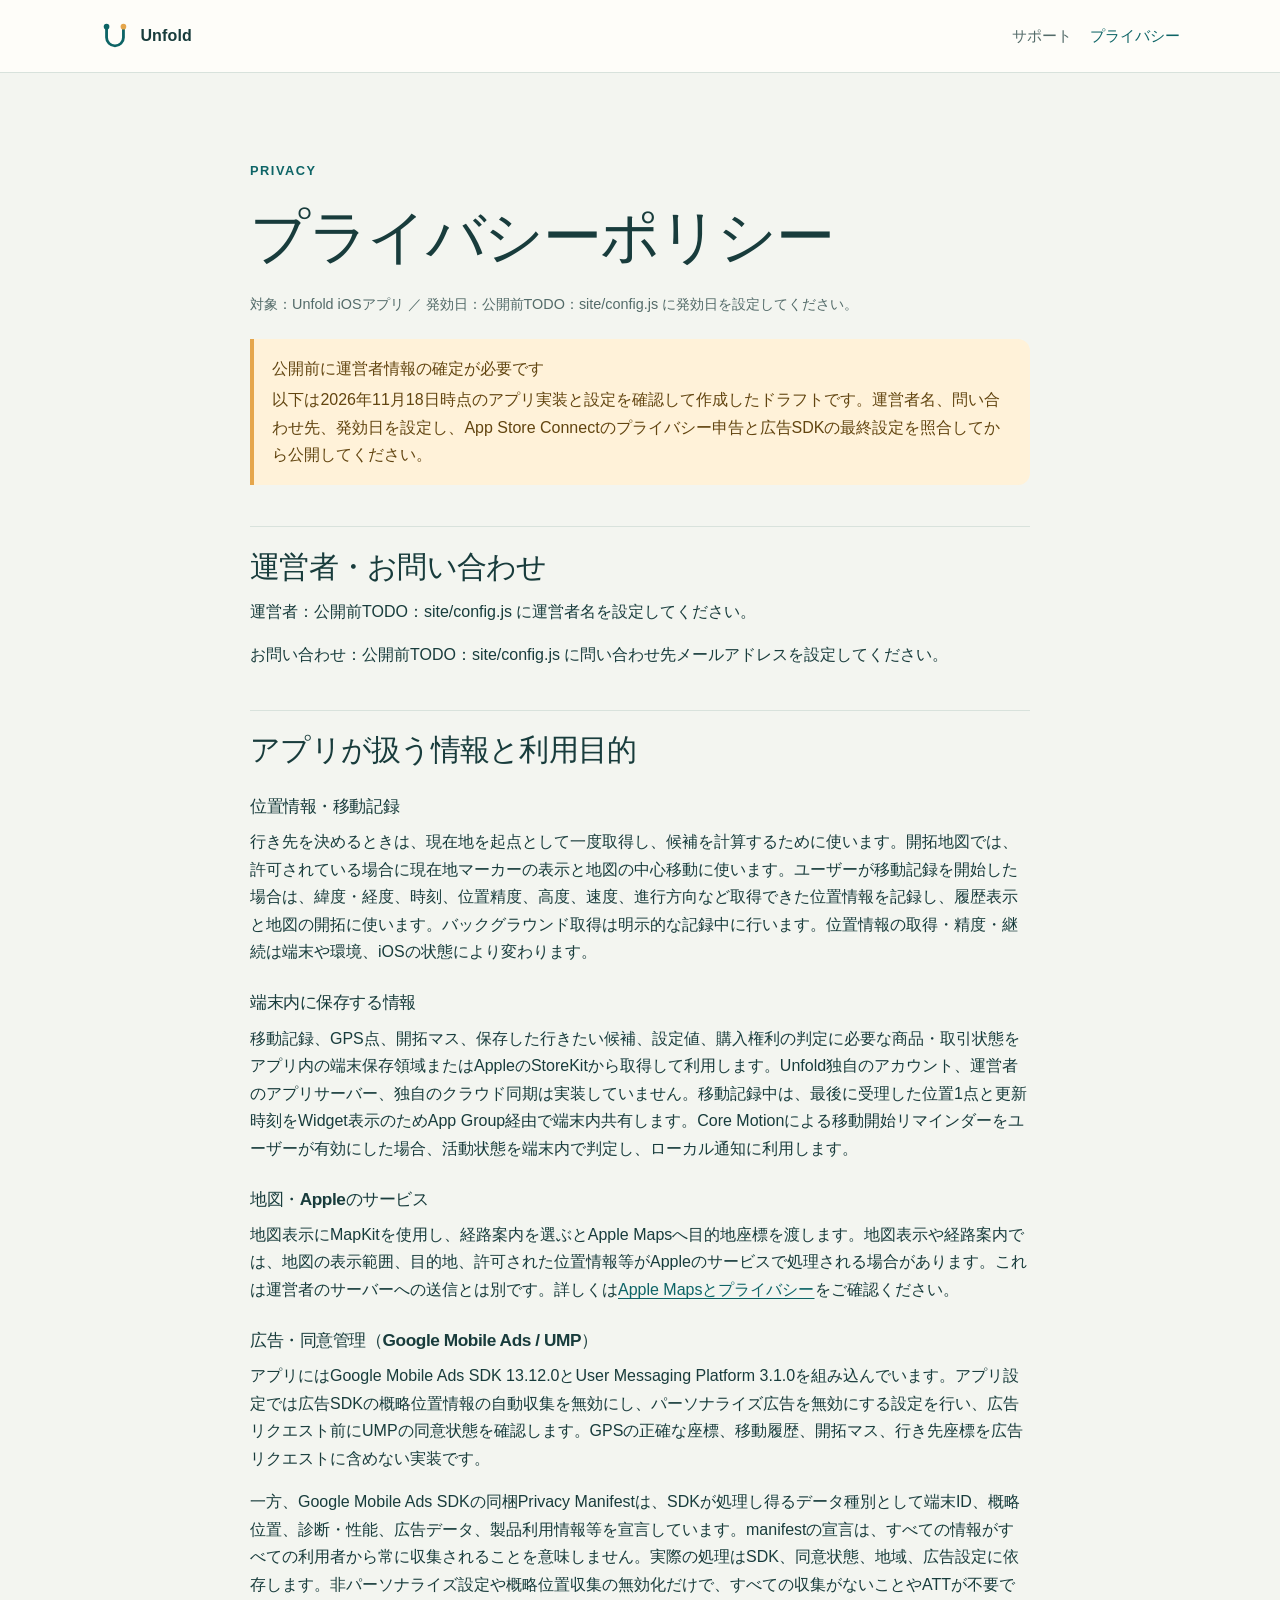
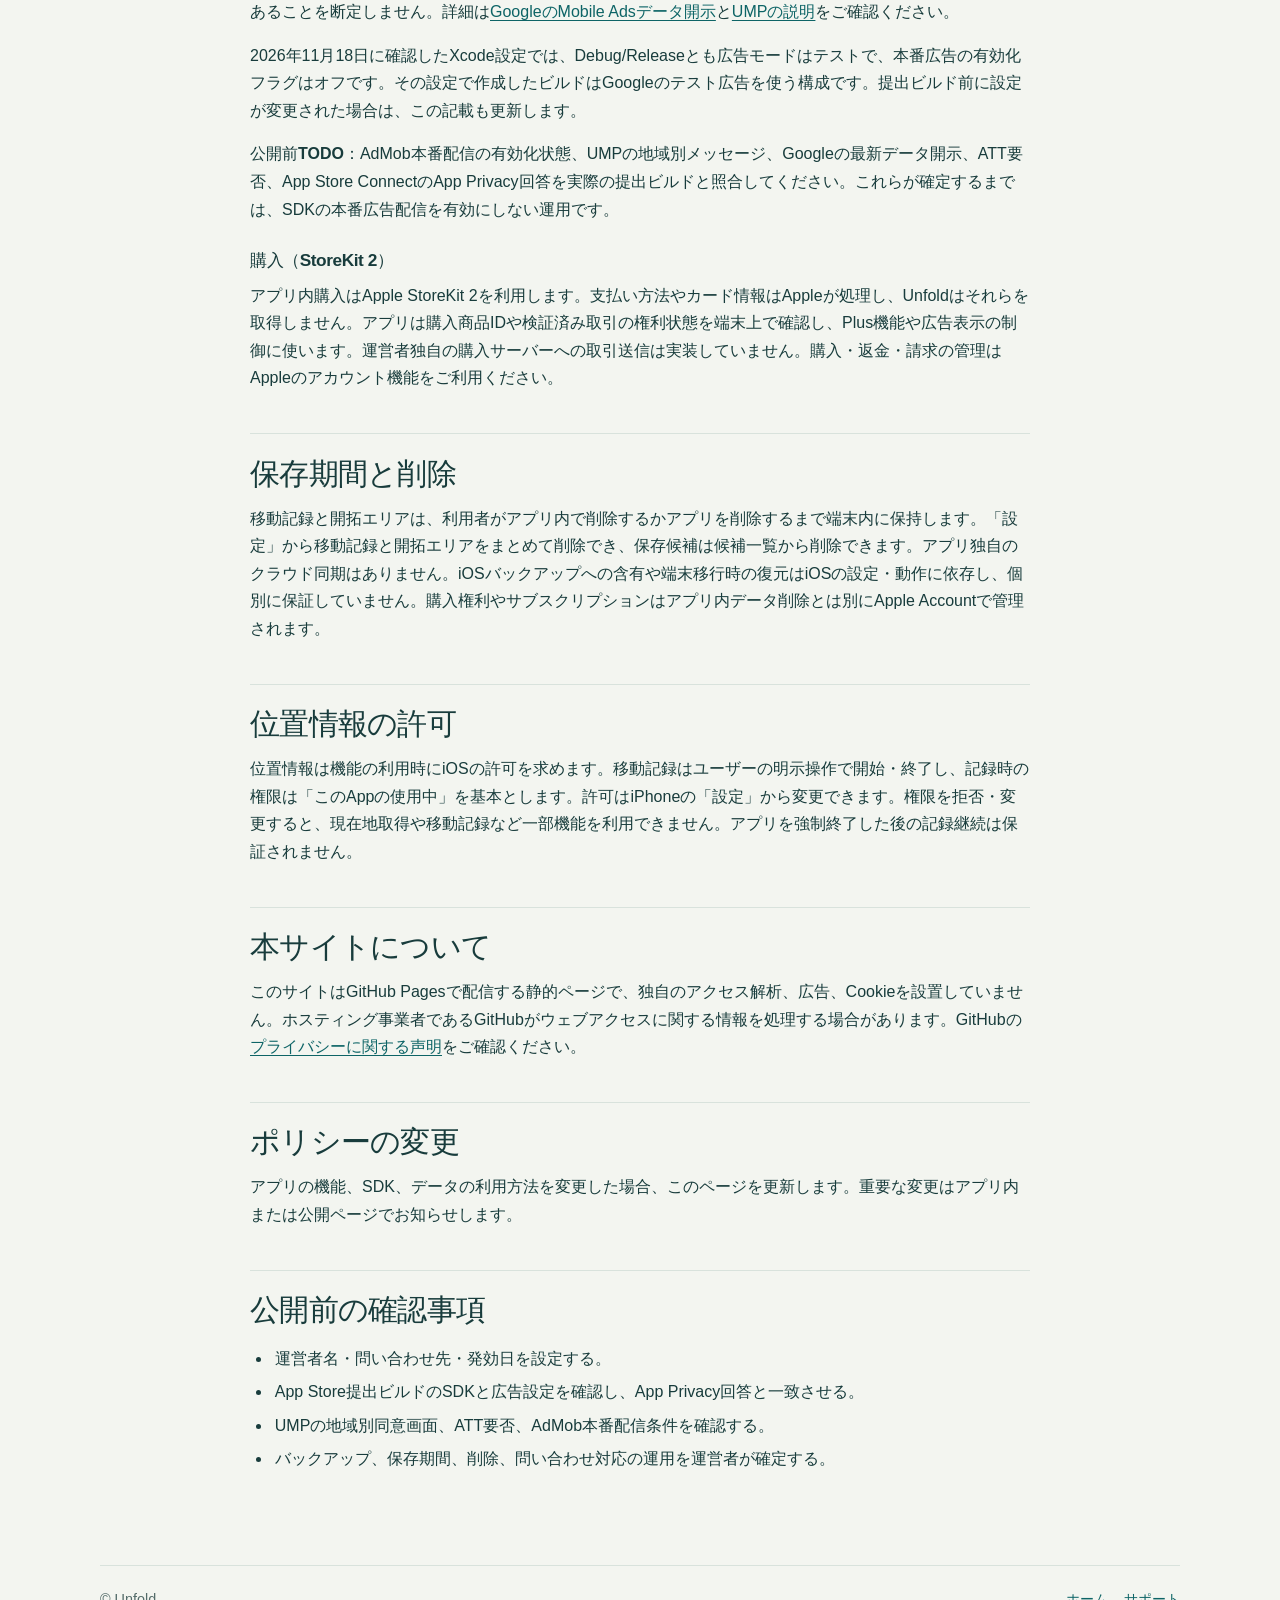
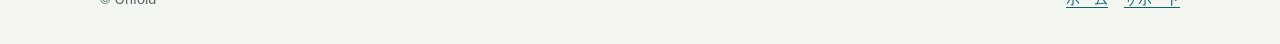
==== privacy/index.html @ b49b426a "Prepare Unfold support site for GitHub Pages" ====
<!doctype html>
<html lang="ja">
<head>
  <meta charset="utf-8"><meta name="viewport" content="width=device-width, initial-scale=1">
  <meta name="description" content="Unfold iOSアプリのプライバシーポリシー。">
  <title>プライバシーポリシー — Unfold</title><link rel="stylesheet" href="../assets/site.css">
  <script defer src="../config.js"></script><script defer src="../assets/site.js"></script>
</head>
<body>
  <a class="skip-link" href="#main">本文へ移動</a>
  <header class="topbar"><div class="topbar-inner"><a class="brand" href="../"><svg class="brand-mark" viewBox="0 0 32 32" fill="none" aria-hidden="true"><path d="M7 6v11.5a9 9 0 0 0 18 0V6" stroke="currentColor" stroke-width="3" stroke-linecap="round"/><circle cx="7" cy="6" r="3" fill="currentColor"/><circle cx="25" cy="6" r="3" fill="#E5A64C"/></svg>Unfold</a><nav aria-label="メインナビゲーション"><a href="../support/">サポート</a><a href="./" aria-current="page">プライバシー</a></nav></div></header>
  <main id="main" class="content">
    <p class="eyebrow">Privacy</p><h1>プライバシーポリシー</h1>
    <p class="meta">対象：Unfold iOSアプリ ／ 発効日：<span data-effective-date>公開前TODO：発効日を設定してください。</span></p>
    <div class="callout"><strong>公開前に運営者情報の確定が必要です</strong>以下は2026年11月18日時点のアプリ実装と設定を確認して作成したドラフトです。運営者名、問い合わせ先、発効日を設定し、App Store Connectのプライバシー申告と広告SDKの最終設定を照合してから公開してください。</div>
    <h2>運営者・お問い合わせ</h2><p>運営者：<span data-operator>公開前TODO：運営者名を設定してください。</span></p><p>お問い合わせ：<span data-support-email>公開前TODO：問い合わせ先を設定してください。</span></p>
    <h2>アプリが扱う情報と利用目的</h2>
    <h3>位置情報・移動記録</h3><p>行き先を決めるときは、現在地を起点として一度取得し、候補を計算するために使います。開拓地図では、許可されている場合に現在地マーカーの表示と地図の中心移動に使います。ユーザーが移動記録を開始した場合は、緯度・経度、時刻、位置精度、高度、速度、進行方向など取得できた位置情報を記録し、履歴表示と地図の開拓に使います。バックグラウンド取得は明示的な記録中に行います。位置情報の取得・精度・継続は端末や環境、iOSの状態により変わります。</p>
    <h3>端末内に保存する情報</h3><p>移動記録、GPS点、開拓マス、保存した行きたい候補、設定値、購入権利の判定に必要な商品・取引状態をアプリ内の端末保存領域またはAppleのStoreKitから取得して利用します。Unfold独自のアカウント、運営者のアプリサーバー、独自のクラウド同期は実装していません。移動記録中は、最後に受理した位置1点と更新時刻をWidget表示のためApp Group経由で端末内共有します。Core Motionによる移動開始リマインダーをユーザーが有効にした場合、活動状態を端末内で判定し、ローカル通知に利用します。</p>
    <h3>地図・Appleのサービス</h3><p>地図表示にMapKitを使用し、経路案内を選ぶとApple Mapsへ目的地座標を渡します。地図表示や経路案内では、地図の表示範囲、目的地、許可された位置情報等がAppleのサービスで処理される場合があります。これは運営者のサーバーへの送信とは別です。詳しくは<a href="https://www.apple.com/legal/privacy/data/en/apple-maps/">Apple Mapsとプライバシー</a>をご確認ください。</p>
    <h3>広告・同意管理（Google Mobile Ads / UMP）</h3><p>アプリにはGoogle Mobile Ads SDK 13.12.0とUser Messaging Platform 3.1.0を組み込んでいます。アプリ設定では広告SDKの概略位置情報の自動収集を無効にし、パーソナライズ広告を無効にする設定を行い、広告リクエスト前にUMPの同意状態を確認します。GPSの正確な座標、移動履歴、開拓マス、行き先座標を広告リクエストに含めない実装です。</p>
    <p>一方、Google Mobile Ads SDKの同梱Privacy Manifestは、SDKが処理し得るデータ種別として端末ID、概略位置、診断・性能、広告データ、製品利用情報等を宣言しています。manifestの宣言は、すべての情報がすべての利用者から常に収集されることを意味しません。実際の処理はSDK、同意状態、地域、広告設定に依存します。非パーソナライズ設定や概略位置収集の無効化だけで、すべての収集がないことやATTが不要であることを断定しません。詳細は<a href="https://developers.google.com/admob/ios/privacy/data-disclosure">GoogleのMobile Adsデータ開示</a>と<a href="https://developers.google.com/admob/ios/privacy">UMPの説明</a>をご確認ください。</p>
    <p>2026年11月18日に確認したXcode設定では、Debug/Releaseとも広告モードはテストで、本番広告の有効化フラグはオフです。その設定で作成したビルドはGoogleのテスト広告を使う構成です。提出ビルド前に設定が変更された場合は、この記載も更新します。</p><p><strong>公開前TODO：</strong>AdMob本番配信の有効化状態、UMPの地域別メッセージ、Googleの最新データ開示、ATT要否、App Store ConnectのApp Privacy回答を実際の提出ビルドと照合してください。これらが確定するまでは、SDKの本番広告配信を有効にしない運用です。</p>
    <h3>購入（StoreKit 2）</h3><p>アプリ内購入はApple StoreKit 2を利用します。支払い方法やカード情報はAppleが処理し、Unfoldはそれらを取得しません。アプリは購入商品IDや検証済み取引の権利状態を端末上で確認し、Plus機能や広告表示の制御に使います。運営者独自の購入サーバーへの取引送信は実装していません。購入・返金・請求の管理はAppleのアカウント機能をご利用ください。</p>
    <h2>保存期間と削除</h2><p>移動記録と開拓エリアは、利用者がアプリ内で削除するかアプリを削除するまで端末内に保持します。「設定」から移動記録と開拓エリアをまとめて削除でき、保存候補は候補一覧から削除できます。アプリ独自のクラウド同期はありません。iOSバックアップへの含有や端末移行時の復元はiOSの設定・動作に依存し、個別に保証していません。購入権利やサブスクリプションはアプリ内データ削除とは別にApple Accountで管理されます。</p>
    <h2>位置情報の許可</h2><p>位置情報は機能の利用時にiOSの許可を求めます。移動記録はユーザーの明示操作で開始・終了し、記録時の権限は「このAppの使用中」を基本とします。許可はiPhoneの「設定」から変更できます。権限を拒否・変更すると、現在地取得や移動記録など一部機能を利用できません。アプリを強制終了した後の記録継続は保証されません。</p>
    <h2>本サイトについて</h2><p>このサイトはGitHub Pagesで配信する静的ページで、独自のアクセス解析、広告、Cookieを設置していません。ホスティング事業者であるGitHubがウェブアクセスに関する情報を処理する場合があります。GitHubの<a href="https://docs.github.com/ja/site-policy/privacy-policies/github-privacy-statement">プライバシーに関する声明</a>をご確認ください。</p>
    <h2>ポリシーの変更</h2><p>アプリの機能、SDK、データの利用方法を変更した場合、このページを更新します。重要な変更はアプリ内または公開ページでお知らせします。</p>
    <h2>公開前の確認事項</h2><ul><li>運営者名・問い合わせ先・発効日を設定する。</li><li>App Store提出ビルドのSDKと広告設定を確認し、App Privacy回答と一致させる。</li><li>UMPの地域別同意画面、ATT要否、AdMob本番配信条件を確認する。</li><li>バックアップ、保存期間、削除、問い合わせ対応の運用を運営者が確定する。</li></ul>
  </main>
  <footer><div class="footer-inner"><span>© Unfold</span><span class="footer-links"><a href="../">ホーム</a><a href="../support/">サポート</a></span></div></footer>
</body>
</html>
---- assets/site.css ----
:root {
  color-scheme: light dark;
  --ink: #183c3c;
  --muted: #536b69;
  --paper: #f3f5f0;
  --surface: #fffefa;
  --line: #d8e2dc;
  --teal: #0d6466;
  --teal-dark: #084b4d;
  --accent: #e5a64c;
  --notice: #fff2d9;
  --notice-ink: #624510;
  font-family: -apple-system, BlinkMacSystemFont, "Hiragino Sans", "Yu Gothic UI", Meiryo, sans-serif;
  font-synthesis: none;
  text-rendering: optimizeLegibility;
}

@media (prefers-color-scheme: dark) {
  :root {
    --ink: #e6f0eb; --muted: #b2c2bb; --paper: #101d1c; --surface: #182725;
    --line: #314440; --teal: #82c6bd; --teal-dark: #9bd7ce; --notice: #45371e; --notice-ink: #ffe2a5;
  }
}

* { box-sizing: border-box; }
html { scroll-behavior: smooth; }
body { margin: 0; background: var(--paper); color: var(--ink); line-height: 1.72; font-size: 16px; }
a { color: var(--teal); text-underline-offset: .18em; }
a:hover { color: var(--teal-dark); }
a:focus-visible, button:focus-visible { outline: 3px solid var(--accent); outline-offset: 3px; }
.skip-link { position: absolute; left: -9999px; top: 1rem; background: var(--surface); padding: .6rem 1rem; z-index: 10; }
.skip-link:focus { left: 1rem; }
.topbar { border-bottom: 1px solid var(--line); background: color-mix(in srgb, var(--surface) 92%, transparent); }
.topbar-inner, main, footer { width: min(100% - 2rem, 1080px); margin-inline: auto; }
.topbar-inner { display: flex; align-items: center; justify-content: space-between; gap: 1rem; min-height: 72px; }
.brand { display: inline-flex; align-items: center; gap: .65rem; color: var(--ink); font-weight: 750; text-decoration: none; letter-spacing: .01em; }
.brand-mark { width: 30px; height: 30px; color: var(--teal); }
nav { display: flex; gap: 1.1rem; flex-wrap: wrap; }
nav a { color: var(--muted); font-size: .94rem; font-weight: 650; text-decoration: none; }
nav a[aria-current="page"] { color: var(--teal); }
main { padding-block: clamp(2.2rem, 6vw, 5rem); }
.eyebrow { color: var(--teal); font-weight: 750; font-size: .8rem; letter-spacing: .12em; text-transform: uppercase; }
h1, h2, h3 { line-height: 1.32; letter-spacing: -.025em; }
h1 { font-size: clamp(2rem, 5vw, 3.7rem); margin: .5rem 0 1rem; }
h2 { font-size: clamp(1.35rem, 3vw, 1.85rem); margin: 2.6rem 0 .75rem; }
h3 { font-size: 1.08rem; margin: 1.6rem 0 .5rem; }
p { margin: .65rem 0 1rem; }
.lede { color: var(--muted); max-width: 42rem; font-size: clamp(1.05rem, 2vw, 1.22rem); }
.hero { position: relative; overflow: hidden; border-radius: 26px; padding: clamp(1.5rem, 5vw, 4rem); background: var(--surface); border: 1px solid var(--line); }
.hero:after { content: ""; position: absolute; width: 340px; height: 340px; right: -90px; bottom: -190px; border: 1px solid color-mix(in srgb, var(--teal) 30%, transparent); border-radius: 48%; transform: rotate(-28deg); box-shadow: 0 0 0 22px color-mix(in srgb, var(--teal) 5%, transparent), 0 0 0 48px color-mix(in srgb, var(--teal) 4%, transparent); pointer-events: none; }
.hero-content { position: relative; z-index: 1; max-width: 44rem; }
.hero h1 { max-width: 12ch; }
.hero-mark { display: inline-flex; align-items: center; gap: .55rem; color: var(--teal); font-size: .86rem; font-weight: 750; }
.route-dot { display: inline-block; width: 10px; height: 10px; border: 2px solid var(--teal); border-radius: 50%; box-shadow: 11px 10px 0 -2px var(--accent); margin-right: .35rem; }
.cards { display: grid; grid-template-columns: repeat(2, minmax(0, 1fr)); gap: 1rem; margin-top: 1.4rem; }
.card { display: block; min-height: 170px; padding: 1.35rem; color: var(--ink); background: var(--surface); border: 1px solid var(--line); border-radius: 18px; text-decoration: none; transition: transform .18s ease, border-color .18s ease; }
.card:hover { transform: translateY(-2px); border-color: var(--teal); }
.card h2 { margin: .2rem 0 .5rem; font-size: 1.3rem; }
.card p { color: var(--muted); margin: 0; }
.arrow { float: right; color: var(--teal); font-size: 1.3rem; }
.content { max-width: 780px; }
.content h1 { max-width: 18ch; }
.content h2 { padding-top: 1.2rem; border-top: 1px solid var(--line); }
.content li { padding-left: .2rem; margin: .35rem 0; }
.content ul, .content ol { padding-left: 1.35rem; }
.callout { margin: 1.4rem 0; padding: 1rem 1.15rem; border-left: 4px solid var(--accent); border-radius: 0 12px 12px 0; background: var(--notice); color: var(--notice-ink); }
.callout strong { display: block; margin-bottom: .2rem; }
.contact-box { margin-top: 1.25rem; padding: 1.2rem; border: 1px solid var(--line); background: var(--surface); border-radius: 16px; overflow-wrap: anywhere; }
.contact-box a { font-weight: 700; }
.meta { color: var(--muted); font-size: .9rem; }
.faq { padding: .2rem 0 1rem; border-bottom: 1px solid var(--line); }
.faq h3 { margin-bottom: .3rem; }
footer { border-top: 1px solid var(--line); padding-block: 1.3rem 2rem; color: var(--muted); font-size: .9rem; }
.footer-inner { display: flex; justify-content: space-between; align-items: center; flex-wrap: wrap; gap: .7rem; }
.footer-links { display: flex; gap: 1rem; }
@media (max-width: 600px) {
  .topbar-inner, main, footer { width: min(100% - 1.25rem, 1080px); }
  .topbar-inner { min-height: 64px; align-items: flex-start; flex-direction: column; padding-block: .7rem; gap: .45rem; }
  nav { gap: 1rem; }
  .cards { grid-template-columns: 1fr; }
  .card { min-height: auto; }
  .hero { border-radius: 20px; }
}
@media (prefers-reduced-motion: reduce) { html { scroll-behavior: auto; } *, *::before, *::after { transition-duration: .01ms !important; animation-duration: .01ms !important; } }
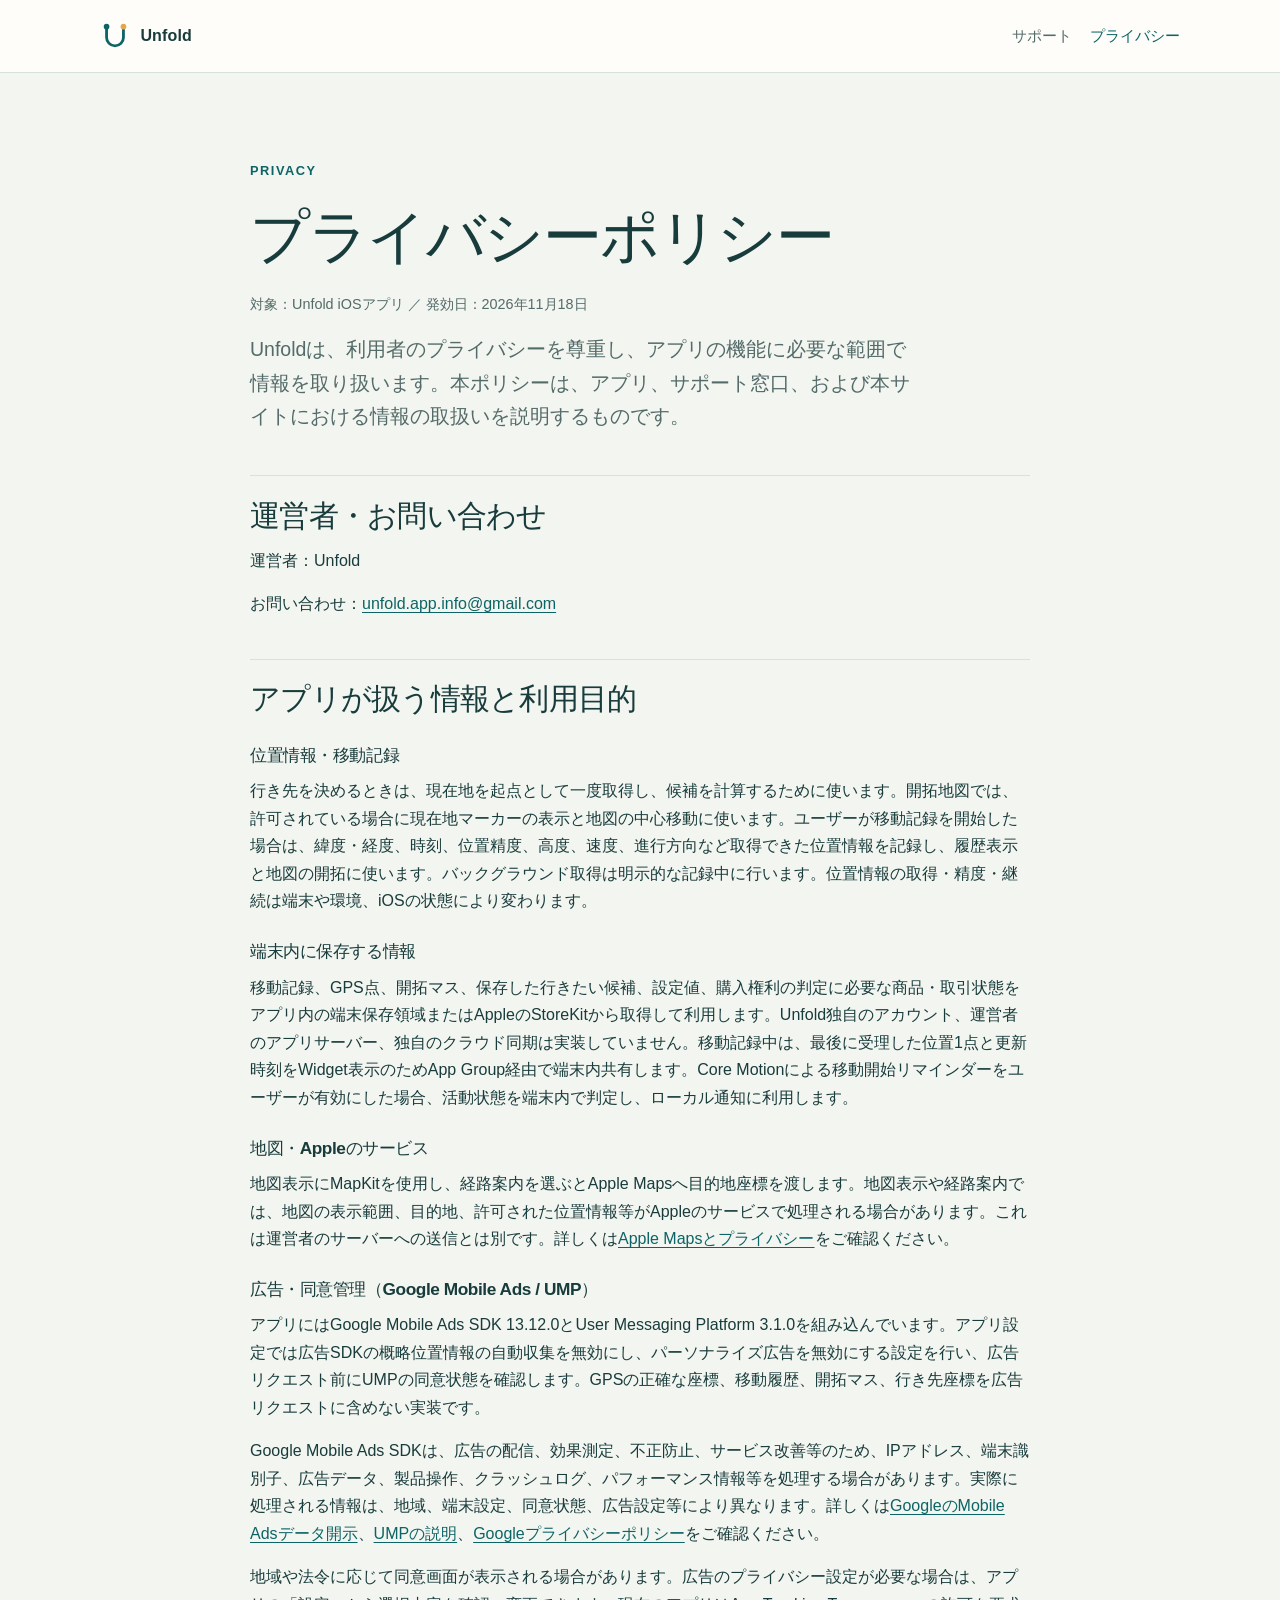
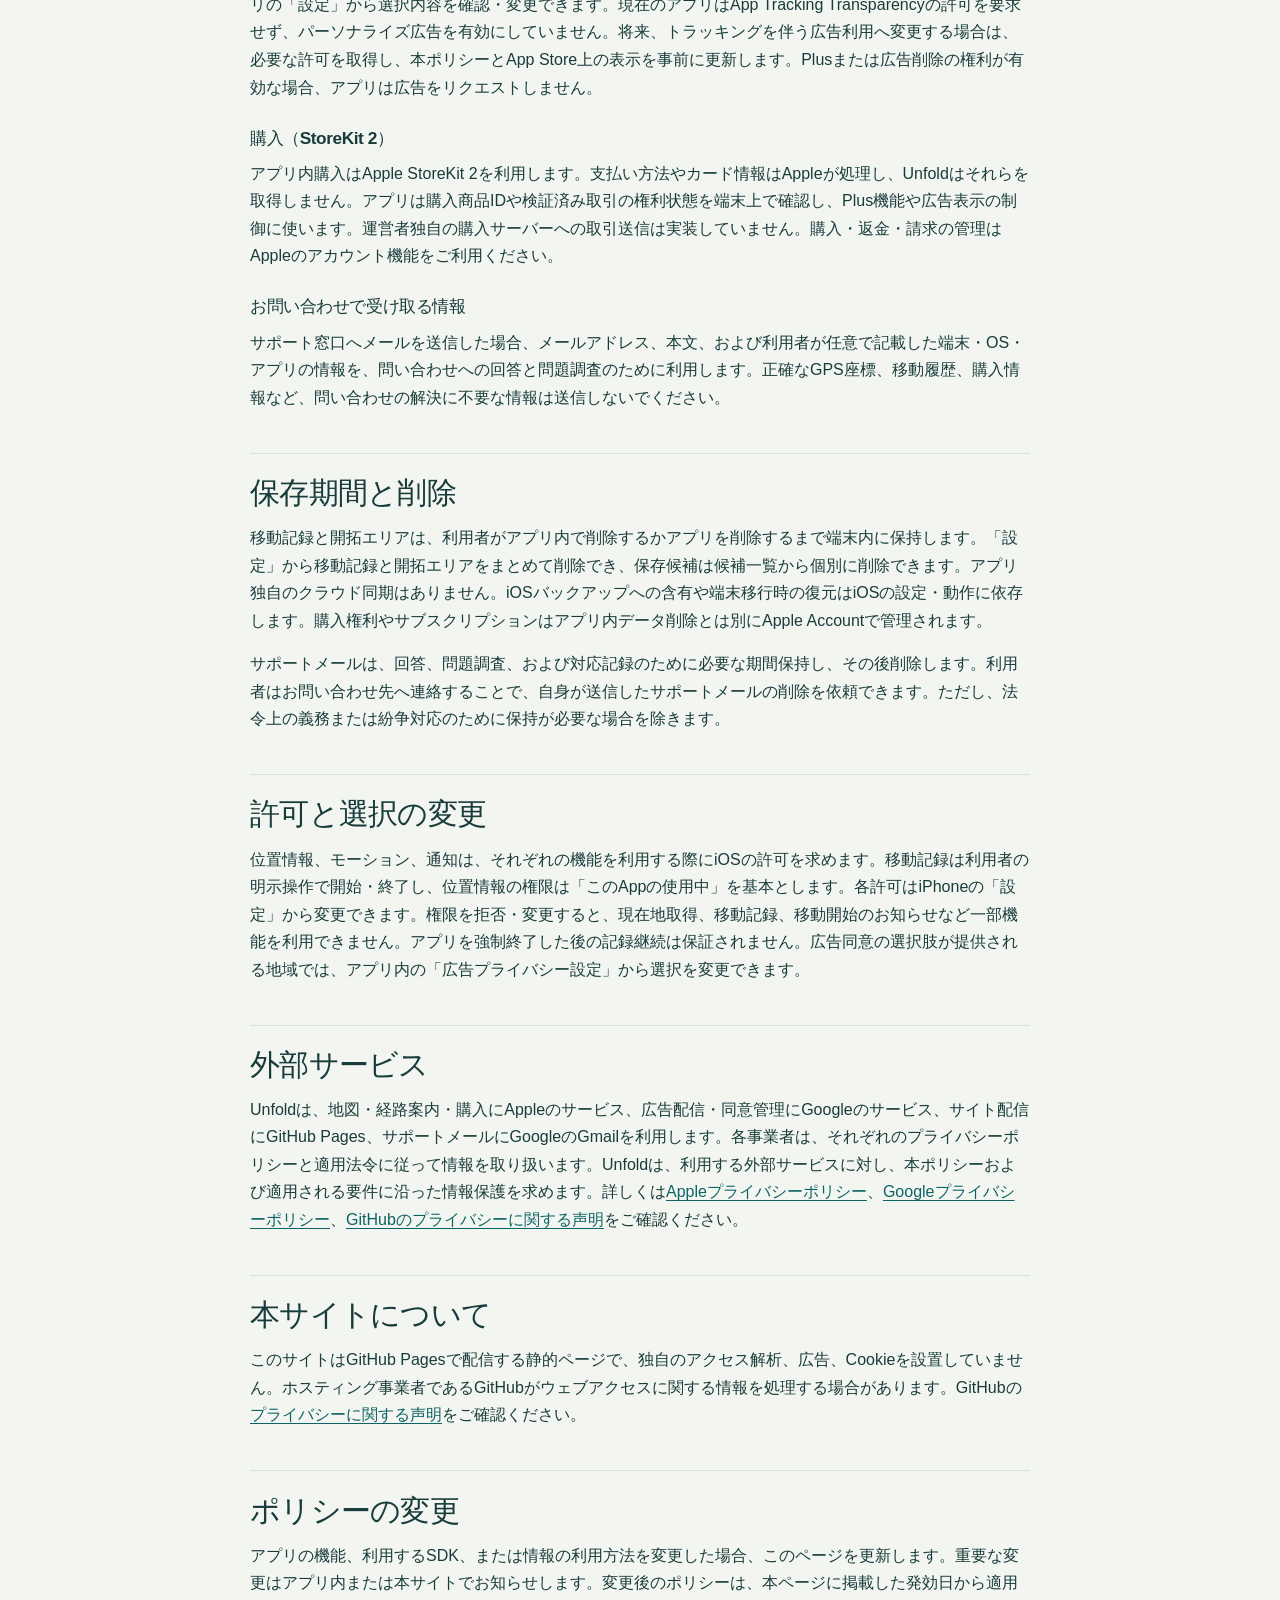
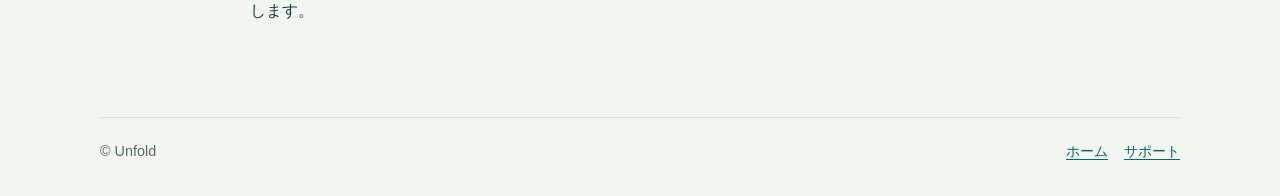
==== commit 9d223c69: "Publish support contact and privacy policy" ====
--- a/privacy/index.html
+++ b/privacy/index.html
@@ -11,22 +11,24 @@
   <header class="topbar"><div class="topbar-inner"><a class="brand" href="../"><svg class="brand-mark" viewBox="0 0 32 32" fill="none" aria-hidden="true"><path d="M7 6v11.5a9 9 0 0 0 18 0V6" stroke="currentColor" stroke-width="3" stroke-linecap="round"/><circle cx="7" cy="6" r="3" fill="currentColor"/><circle cx="25" cy="6" r="3" fill="#E5A64C"/></svg>Unfold</a><nav aria-label="メインナビゲーション"><a href="../support/">サポート</a><a href="./" aria-current="page">プライバシー</a></nav></div></header>
   <main id="main" class="content">
     <p class="eyebrow">Privacy</p><h1>プライバシーポリシー</h1>
-    <p class="meta">対象：Unfold iOSアプリ ／ 発効日：<span data-effective-date>公開前TODO：発効日を設定してください。</span></p>
-    <div class="callout"><strong>公開前に運営者情報の確定が必要です</strong>以下は2026年11月18日時点のアプリ実装と設定を確認して作成したドラフトです。運営者名、問い合わせ先、発効日を設定し、App Store Connectのプライバシー申告と広告SDKの最終設定を照合してから公開してください。</div>
-    <h2>運営者・お問い合わせ</h2><p>運営者：<span data-operator>公開前TODO：運営者名を設定してください。</span></p><p>お問い合わせ：<span data-support-email>公開前TODO：問い合わせ先を設定してください。</span></p>
+    <p class="meta">対象：Unfold iOSアプリ ／ 発効日：<span data-effective-date>2026年11月18日</span></p>
+    <p class="lede">Unfoldは、利用者のプライバシーを尊重し、アプリの機能に必要な範囲で情報を取り扱います。本ポリシーは、アプリ、サポート窓口、および本サイトにおける情報の取扱いを説明するものです。</p>
+    <h2>運営者・お問い合わせ</h2><p>運営者：<span data-operator>Unfold</span></p><p>お問い合わせ：<span data-support-email><a href="mailto:unfold.app.info@gmail.com">unfold.app.info@gmail.com</a></span></p>
     <h2>アプリが扱う情報と利用目的</h2>
     <h3>位置情報・移動記録</h3><p>行き先を決めるときは、現在地を起点として一度取得し、候補を計算するために使います。開拓地図では、許可されている場合に現在地マーカーの表示と地図の中心移動に使います。ユーザーが移動記録を開始した場合は、緯度・経度、時刻、位置精度、高度、速度、進行方向など取得できた位置情報を記録し、履歴表示と地図の開拓に使います。バックグラウンド取得は明示的な記録中に行います。位置情報の取得・精度・継続は端末や環境、iOSの状態により変わります。</p>
     <h3>端末内に保存する情報</h3><p>移動記録、GPS点、開拓マス、保存した行きたい候補、設定値、購入権利の判定に必要な商品・取引状態をアプリ内の端末保存領域またはAppleのStoreKitから取得して利用します。Unfold独自のアカウント、運営者のアプリサーバー、独自のクラウド同期は実装していません。移動記録中は、最後に受理した位置1点と更新時刻をWidget表示のためApp Group経由で端末内共有します。Core Motionによる移動開始リマインダーをユーザーが有効にした場合、活動状態を端末内で判定し、ローカル通知に利用します。</p>
     <h3>地図・Appleのサービス</h3><p>地図表示にMapKitを使用し、経路案内を選ぶとApple Mapsへ目的地座標を渡します。地図表示や経路案内では、地図の表示範囲、目的地、許可された位置情報等がAppleのサービスで処理される場合があります。これは運営者のサーバーへの送信とは別です。詳しくは<a href="https://www.apple.com/legal/privacy/data/en/apple-maps/">Apple Mapsとプライバシー</a>をご確認ください。</p>
     <h3>広告・同意管理（Google Mobile Ads / UMP）</h3><p>アプリにはGoogle Mobile Ads SDK 13.12.0とUser Messaging Platform 3.1.0を組み込んでいます。アプリ設定では広告SDKの概略位置情報の自動収集を無効にし、パーソナライズ広告を無効にする設定を行い、広告リクエスト前にUMPの同意状態を確認します。GPSの正確な座標、移動履歴、開拓マス、行き先座標を広告リクエストに含めない実装です。</p>
-    <p>一方、Google Mobile Ads SDKの同梱Privacy Manifestは、SDKが処理し得るデータ種別として端末ID、概略位置、診断・性能、広告データ、製品利用情報等を宣言しています。manifestの宣言は、すべての情報がすべての利用者から常に収集されることを意味しません。実際の処理はSDK、同意状態、地域、広告設定に依存します。非パーソナライズ設定や概略位置収集の無効化だけで、すべての収集がないことやATTが不要であることを断定しません。詳細は<a href="https://developers.google.com/admob/ios/privacy/data-disclosure">GoogleのMobile Adsデータ開示</a>と<a href="https://developers.google.com/admob/ios/privacy">UMPの説明</a>をご確認ください。</p>
-    <p>2026年11月18日に確認したXcode設定では、Debug/Releaseとも広告モードはテストで、本番広告の有効化フラグはオフです。その設定で作成したビルドはGoogleのテスト広告を使う構成です。提出ビルド前に設定が変更された場合は、この記載も更新します。</p><p><strong>公開前TODO：</strong>AdMob本番配信の有効化状態、UMPの地域別メッセージ、Googleの最新データ開示、ATT要否、App Store ConnectのApp Privacy回答を実際の提出ビルドと照合してください。これらが確定するまでは、SDKの本番広告配信を有効にしない運用です。</p>
+    <p>Google Mobile Ads SDKは、広告の配信、効果測定、不正防止、サービス改善等のため、IPアドレス、端末識別子、広告データ、製品操作、クラッシュログ、パフォーマンス情報等を処理する場合があります。実際に処理される情報は、地域、端末設定、同意状態、広告設定等により異なります。詳しくは<a href="https://developers.google.com/admob/ios/privacy/data-disclosure">GoogleのMobile Adsデータ開示</a>、<a href="https://developers.google.com/admob/ios/privacy">UMPの説明</a>、<a href="https://policies.google.com/privacy">Googleプライバシーポリシー</a>をご確認ください。</p>
+    <p>地域や法令に応じて同意画面が表示される場合があります。広告のプライバシー設定が必要な場合は、アプリの「設定」から選択内容を確認・変更できます。現在のアプリはApp Tracking Transparencyの許可を要求せず、パーソナライズ広告を有効にしていません。将来、トラッキングを伴う広告利用へ変更する場合は、必要な許可を取得し、本ポリシーとApp Store上の表示を事前に更新します。Plusまたは広告削除の権利が有効な場合、アプリは広告をリクエストしません。</p>
     <h3>購入（StoreKit 2）</h3><p>アプリ内購入はApple StoreKit 2を利用します。支払い方法やカード情報はAppleが処理し、Unfoldはそれらを取得しません。アプリは購入商品IDや検証済み取引の権利状態を端末上で確認し、Plus機能や広告表示の制御に使います。運営者独自の購入サーバーへの取引送信は実装していません。購入・返金・請求の管理はAppleのアカウント機能をご利用ください。</p>
-    <h2>保存期間と削除</h2><p>移動記録と開拓エリアは、利用者がアプリ内で削除するかアプリを削除するまで端末内に保持します。「設定」から移動記録と開拓エリアをまとめて削除でき、保存候補は候補一覧から削除できます。アプリ独自のクラウド同期はありません。iOSバックアップへの含有や端末移行時の復元はiOSの設定・動作に依存し、個別に保証していません。購入権利やサブスクリプションはアプリ内データ削除とは別にApple Accountで管理されます。</p>
-    <h2>位置情報の許可</h2><p>位置情報は機能の利用時にiOSの許可を求めます。移動記録はユーザーの明示操作で開始・終了し、記録時の権限は「このAppの使用中」を基本とします。許可はiPhoneの「設定」から変更できます。権限を拒否・変更すると、現在地取得や移動記録など一部機能を利用できません。アプリを強制終了した後の記録継続は保証されません。</p>
+    <h3>お問い合わせで受け取る情報</h3><p>サポート窓口へメールを送信した場合、メールアドレス、本文、および利用者が任意で記載した端末・OS・アプリの情報を、問い合わせへの回答と問題調査のために利用します。正確なGPS座標、移動履歴、購入情報など、問い合わせの解決に不要な情報は送信しないでください。</p>
+    <h2>保存期間と削除</h2><p>移動記録と開拓エリアは、利用者がアプリ内で削除するかアプリを削除するまで端末内に保持します。「設定」から移動記録と開拓エリアをまとめて削除でき、保存候補は候補一覧から個別に削除できます。アプリ独自のクラウド同期はありません。iOSバックアップへの含有や端末移行時の復元はiOSの設定・動作に依存します。購入権利やサブスクリプションはアプリ内データ削除とは別にApple Accountで管理されます。</p>
+    <p>サポートメールは、回答、問題調査、および対応記録のために必要な期間保持し、その後削除します。利用者はお問い合わせ先へ連絡することで、自身が送信したサポートメールの削除を依頼できます。ただし、法令上の義務または紛争対応のために保持が必要な場合を除きます。</p>
+    <h2>許可と選択の変更</h2><p>位置情報、モーション、通知は、それぞれの機能を利用する際にiOSの許可を求めます。移動記録は利用者の明示操作で開始・終了し、位置情報の権限は「このAppの使用中」を基本とします。各許可はiPhoneの「設定」から変更できます。権限を拒否・変更すると、現在地取得、移動記録、移動開始のお知らせなど一部機能を利用できません。アプリを強制終了した後の記録継続は保証されません。広告同意の選択肢が提供される地域では、アプリ内の「広告プライバシー設定」から選択を変更できます。</p>
+    <h2>外部サービス</h2><p>Unfoldは、地図・経路案内・購入にAppleのサービス、広告配信・同意管理にGoogleのサービス、サイト配信にGitHub Pages、サポートメールにGoogleのGmailを利用します。各事業者は、それぞれのプライバシーポリシーと適用法令に従って情報を取り扱います。Unfoldは、利用する外部サービスに対し、本ポリシーおよび適用される要件に沿った情報保護を求めます。詳しくは<a href="https://www.apple.com/legal/privacy/">Appleプライバシーポリシー</a>、<a href="https://policies.google.com/privacy">Googleプライバシーポリシー</a>、<a href="https://docs.github.com/ja/site-policy/privacy-policies/github-privacy-statement">GitHubのプライバシーに関する声明</a>をご確認ください。</p>
     <h2>本サイトについて</h2><p>このサイトはGitHub Pagesで配信する静的ページで、独自のアクセス解析、広告、Cookieを設置していません。ホスティング事業者であるGitHubがウェブアクセスに関する情報を処理する場合があります。GitHubの<a href="https://docs.github.com/ja/site-policy/privacy-policies/github-privacy-statement">プライバシーに関する声明</a>をご確認ください。</p>
-    <h2>ポリシーの変更</h2><p>アプリの機能、SDK、データの利用方法を変更した場合、このページを更新します。重要な変更はアプリ内または公開ページでお知らせします。</p>
-    <h2>公開前の確認事項</h2><ul><li>運営者名・問い合わせ先・発効日を設定する。</li><li>App Store提出ビルドのSDKと広告設定を確認し、App Privacy回答と一致させる。</li><li>UMPの地域別同意画面、ATT要否、AdMob本番配信条件を確認する。</li><li>バックアップ、保存期間、削除、問い合わせ対応の運用を運営者が確定する。</li></ul>
+    <h2>ポリシーの変更</h2><p>アプリの機能、利用するSDK、または情報の利用方法を変更した場合、このページを更新します。重要な変更はアプリ内または本サイトでお知らせします。変更後のポリシーは、本ページに掲載した発効日から適用します。</p>
   </main>
   <footer><div class="footer-inner"><span>© Unfold</span><span class="footer-links"><a href="../">ホーム</a><a href="../support/">サポート</a></span></div></footer>
 </body>
